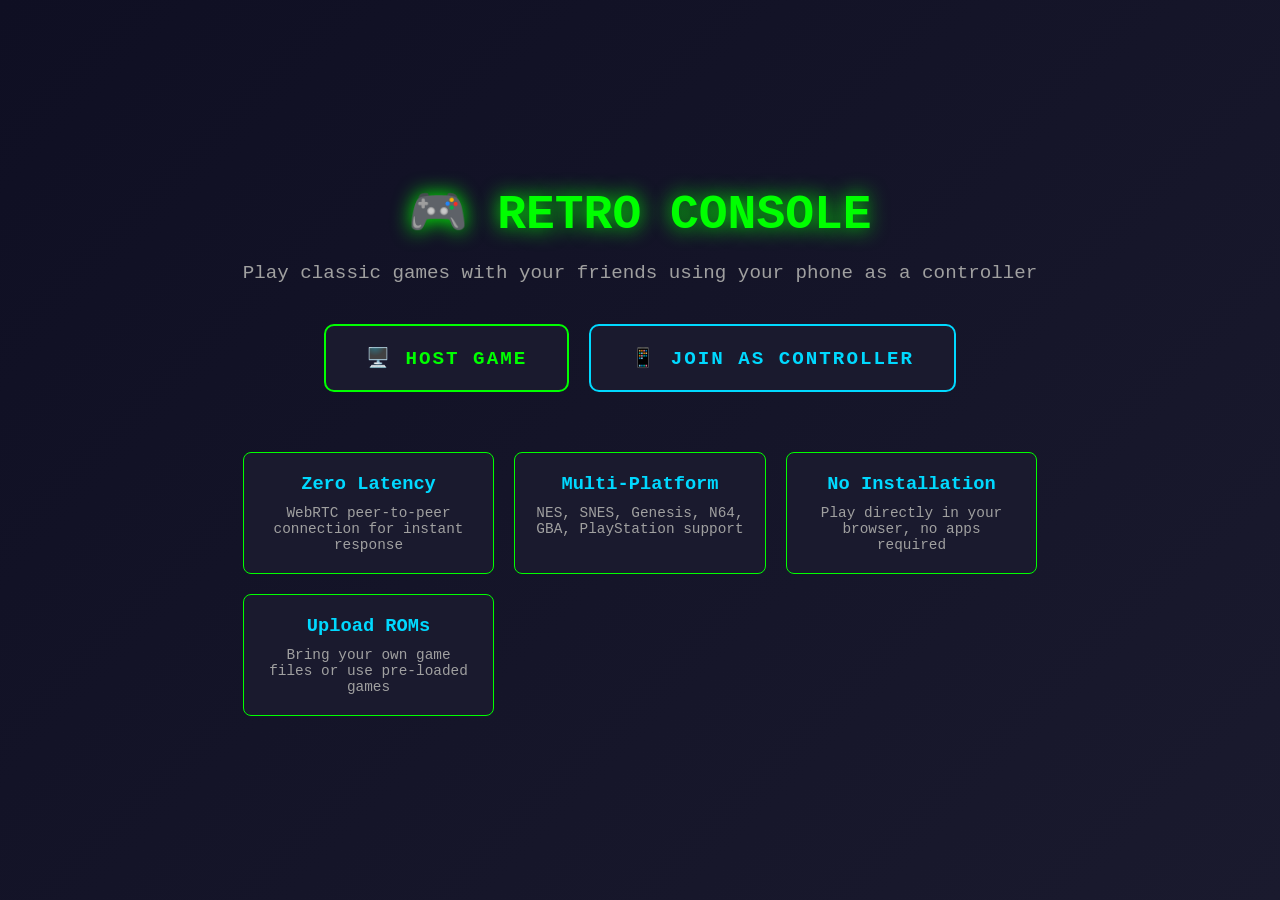
==== index.html @ 2b5141b8 "init commit" ====
<!DOCTYPE html>
<html lang="en">
<head>
  <meta charset="UTF-8">
  <meta name="viewport" content="width=device-width, initial-scale=1.0, maximum-scale=1.0, user-scalable=no">
  <meta name="apple-mobile-web-app-capable" content="yes">
  <meta name="mobile-web-app-capable" content="yes">
  <title>Retro Console - Cloud Gaming Platform</title>
  
  <style>
    * {
      margin: 0;
      padding: 0;
      box-sizing: border-box;
    }
    
    body {
      font-family: 'Courier New', monospace;
      background: linear-gradient(135deg, #0f0f23 0%, #1a1a2e 100%);
      color: #00ff00;
      min-height: 100vh;
      display: flex;
      justify-content: center;
      align-items: center;
      padding: 20px;
    }
    
    .container {
      text-align: center;
      max-width: 800px;
    }
    
    h1 {
      font-size: 3rem;
      margin-bottom: 20px;
      text-shadow: 0 0 20px #00ff00;
      animation: glow 2s ease-in-out infinite;
    }
    
    @keyframes glow {
      0%, 100% { text-shadow: 0 0 20px #00ff00; }
      50% { text-shadow: 0 0 40px #00ff00, 0 0 60px #00ff00; }
    }
    
    p {
      font-size: 1.2rem;
      margin-bottom: 40px;
      color: #a0a0a0;
    }
    
    .buttons {
      display: flex;
      gap: 20px;
      justify-content: center;
      flex-wrap: wrap;
    }
    
    .btn {
      padding: 20px 40px;
      font-size: 1.2rem;
      font-weight: bold;
      text-decoration: none;
      background: #1a1a2e;
      color: #00ff00;
      border: 2px solid #00ff00;
      border-radius: 10px;
      transition: all 0.3s;
      text-transform: uppercase;
      letter-spacing: 2px;
    }
    
    .btn:hover {
      background: #00ff00;
      color: #0f0f23;
      box-shadow: 0 0 30px #00ff00;
      transform: translateY(-2px);
    }
    
    .btn-secondary {
      border-color: #00d9ff;
      color: #00d9ff;
    }
    
    .btn-secondary:hover {
      background: #00d9ff;
      color: #0f0f23;
      box-shadow: 0 0 30px #00d9ff;
    }
    
    .features {
      margin-top: 60px;
      display: grid;
      grid-template-columns: repeat(auto-fit, minmax(200px, 1fr));
      gap: 20px;
    }
    
    .feature {
      padding: 20px;
      background: #1a1a2e;
      border: 1px solid #00ff00;
      border-radius: 8px;
    }
    
    .feature h3 {
      color: #00d9ff;
      margin-bottom: 10px;
    }
    
    .feature p {
      font-size: 0.9rem;
      margin: 0;
    }
    
    @media (max-width: 768px) {
      h1 { font-size: 2rem; }
      .btn { padding: 15px 30px; font-size: 1rem; }
    }
  </style>
</head>
<body>
  <div class="container">
    <h1>🎮 RETRO CONSOLE</h1>
    <p>Play classic games with your friends using your phone as a controller</p>
    
    <div class="buttons">
      <a href="host/" class="btn">🖥️ HOST GAME</a>
      <a href="controllers/" class="btn btn-secondary">📱 JOIN AS CONTROLLER</a>
    </div>
    
    <div class="features">
      <div class="feature">
        <h3>Zero Latency</h3>
        <p>WebRTC peer-to-peer connection for instant response</p>
      </div>
      <div class="feature">
        <h3>Multi-Platform</h3>
        <p>NES, SNES, Genesis, N64, GBA, PlayStation support</p>
      </div>
      <div class="feature">
        <h3>No Installation</h3>
        <p>Play directly in your browser, no apps required</p>
      </div>
      <div class="feature">
        <h3>Upload ROMs</h3>
        <p>Bring your own game files or use pre-loaded games</p>
      </div>
    </div>
  </div>
  
  <script>
    // Auto-redirect based on device type
    function detectDevice() {
      const isMobile = /Android|webOS|iPhone|iPad|iPod|BlackBerry|IEMobile|Opera Mini/i.test(navigator.userAgent);
      
      // Check URL parameters
      const urlParams = new URLSearchParams(window.location.search);
      const role = urlParams.get('role');
      const roomCode = urlParams.get('id');
      
      // If accessed via QR code from mobile
      if (role === 'controller' && roomCode && isMobile) {
        window.location.href = `controllers/?code=${roomCode}`;
      }
    }
    
    detectDevice();
  </script>
</body>
</html>
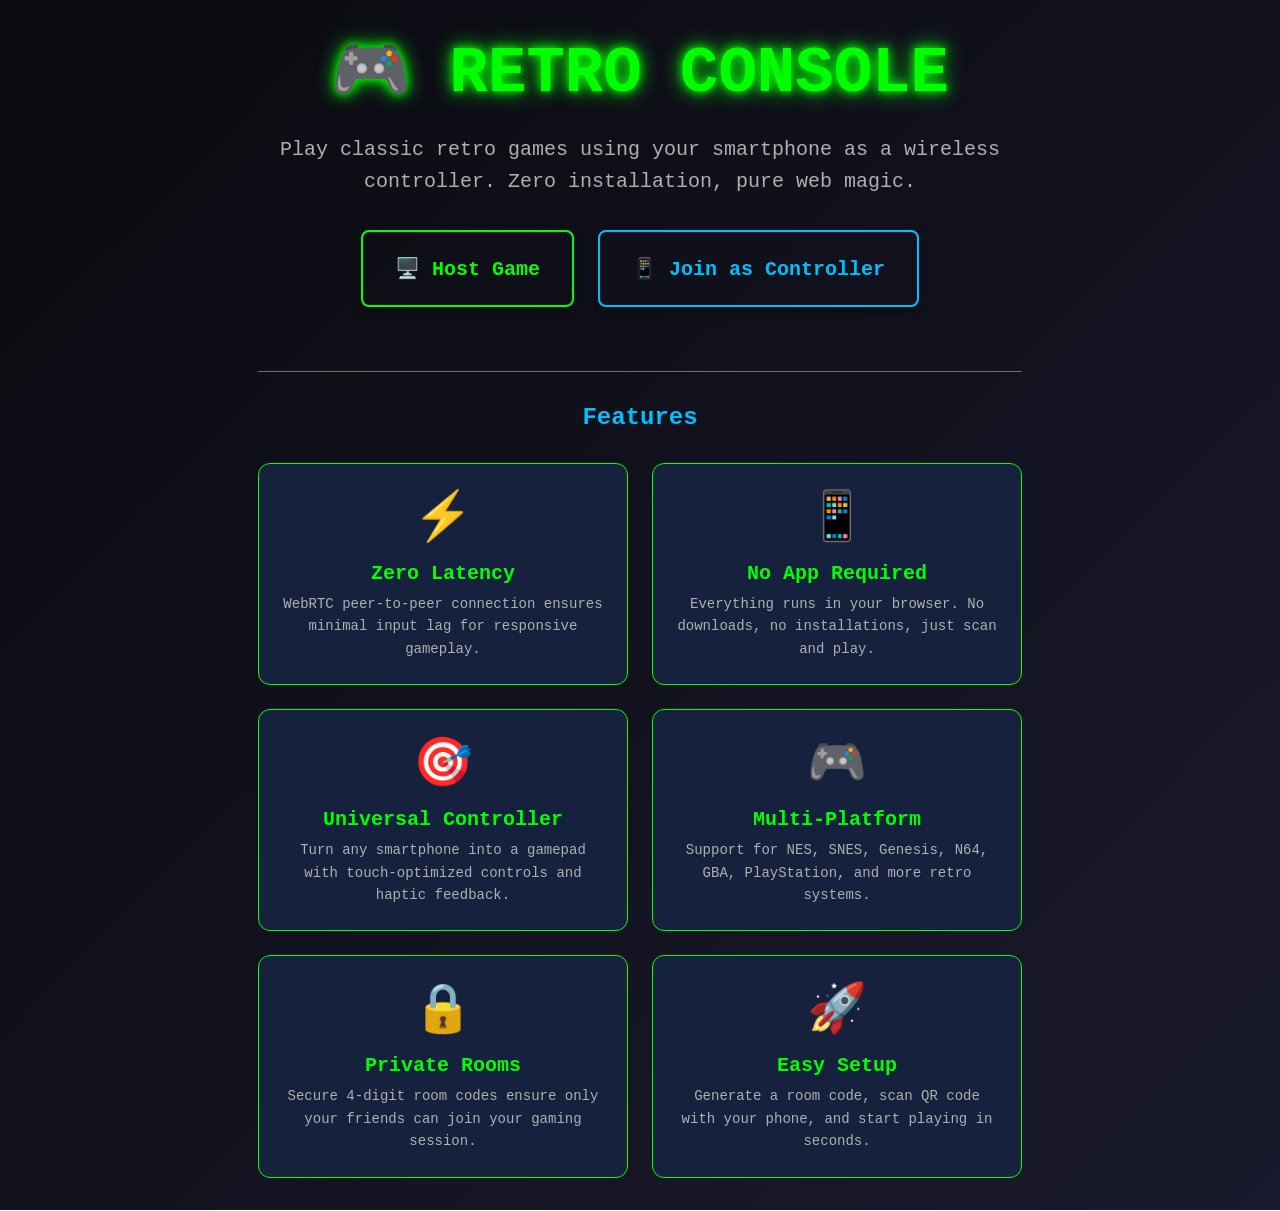
==== commit c73bf0b4: "check 001" ====
--- a/index.html
+++ b/index.html
@@ -1,169 +1,178 @@
 <!DOCTYPE html>
 <html lang="en">
+
 <head>
-  <meta charset="UTF-8">
-  <meta name="viewport" content="width=device-width, initial-scale=1.0, maximum-scale=1.0, user-scalable=no">
-  <meta name="apple-mobile-web-app-capable" content="yes">
-  <meta name="mobile-web-app-capable" content="yes">
-  <title>Retro Console - Cloud Gaming Platform</title>
-  
-  <style>
-    * {
-      margin: 0;
-      padding: 0;
-      box-sizing: border-box;
-    }
-    
-    body {
-      font-family: 'Courier New', monospace;
-      background: linear-gradient(135deg, #0f0f23 0%, #1a1a2e 100%);
-      color: #00ff00;
-      min-height: 100vh;
-      display: flex;
-      justify-content: center;
-      align-items: center;
-      padding: 20px;
-    }
-    
-    .container {
-      text-align: center;
-      max-width: 800px;
-    }
-    
-    h1 {
-      font-size: 3rem;
-      margin-bottom: 20px;
-      text-shadow: 0 0 20px #00ff00;
-      animation: glow 2s ease-in-out infinite;
-    }
-    
-    @keyframes glow {
-      0%, 100% { text-shadow: 0 0 20px #00ff00; }
-      50% { text-shadow: 0 0 40px #00ff00, 0 0 60px #00ff00; }
-    }
-    
-    p {
-      font-size: 1.2rem;
-      margin-bottom: 40px;
-      color: #a0a0a0;
-    }
-    
-    .buttons {
-      display: flex;
-      gap: 20px;
-      justify-content: center;
-      flex-wrap: wrap;
-    }
-    
-    .btn {
-      padding: 20px 40px;
-      font-size: 1.2rem;
-      font-weight: bold;
-      text-decoration: none;
-      background: #1a1a2e;
-      color: #00ff00;
-      border: 2px solid #00ff00;
-      border-radius: 10px;
-      transition: all 0.3s;
-      text-transform: uppercase;
-      letter-spacing: 2px;
-    }
-    
-    .btn:hover {
-      background: #00ff00;
-      color: #0f0f23;
-      box-shadow: 0 0 30px #00ff00;
-      transform: translateY(-2px);
-    }
-    
-    .btn-secondary {
-      border-color: #00d9ff;
-      color: #00d9ff;
-    }
-    
-    .btn-secondary:hover {
-      background: #00d9ff;
-      color: #0f0f23;
-      box-shadow: 0 0 30px #00d9ff;
-    }
-    
-    .features {
-      margin-top: 60px;
-      display: grid;
-      grid-template-columns: repeat(auto-fit, minmax(200px, 1fr));
-      gap: 20px;
-    }
-    
-    .feature {
-      padding: 20px;
-      background: #1a1a2e;
-      border: 1px solid #00ff00;
-      border-radius: 8px;
-    }
-    
-    .feature h3 {
-      color: #00d9ff;
-      margin-bottom: 10px;
-    }
-    
-    .feature p {
-      font-size: 0.9rem;
-      margin: 0;
-    }
-    
-    @media (max-width: 768px) {
-      h1 { font-size: 2rem; }
-      .btn { padding: 15px 30px; font-size: 1rem; }
-    }
-  </style>
+    <meta charset="UTF-8">
+    <meta name="viewport" content="width=device-width, initial-scale=1.0">
+    <meta name="description" content="Retro Console - Play retro games using your smartphone as a wireless controller">
+    <title>Retro Console - Web-Based Cloud Gaming</title>
+    <link rel="stylesheet" href="src/css/common.css">
+    <style>
+        /* Landing Page Specific Styles */
+        #landing-container {
+            min-height: 100vh;
+            display: flex;
+            flex-direction: column;
+            align-items: center;
+            justify-content: center;
+            text-align: center;
+            padding: var(--spacing-xl);
+        }
+
+        #hero {
+            max-width: 800px;
+            margin-bottom: var(--spacing-xl);
+        }
+
+        #hero h1 {
+            font-size: 64px;
+            margin-bottom: var(--spacing-lg);
+            animation: glow 2s ease-in-out infinite alternate;
+        }
+
+        @keyframes glow {
+            from {
+                text-shadow: 0 0 10px var(--primary-color), 0 0 20px var(--primary-color);
+            }
+
+            to {
+                text-shadow: 0 0 20px var(--primary-color), 0 0 30px var(--primary-color), 0 0 40px var(--primary-color);
+            }
+        }
+
+        #hero p {
+            font-size: var(--font-size-lg);
+            color: var(--text-secondary);
+            margin-bottom: var(--spacing-xl);
+        }
+
+        #cta-buttons {
+            display: flex;
+            gap: var(--spacing-lg);
+            justify-content: center;
+            flex-wrap: wrap;
+        }
+
+        .cta-btn {
+            min-width: 200px;
+        }
+
+        #features {
+            max-width: 1000px;
+            margin-top: var(--spacing-xl);
+            padding-top: var(--spacing-xl);
+            border-top: 1px solid var(--text-muted);
+        }
+
+        #features h2 {
+            margin-bottom: var(--spacing-xl);
+        }
+
+        .feature-grid {
+            display: grid;
+            grid-template-columns: repeat(auto-fit, minmax(250px, 1fr));
+            gap: var(--spacing-lg);
+        }
+
+        .feature-card {
+            background: var(--bg-light);
+            border: 1px solid var(--primary-color);
+            border-radius: var(--radius-lg);
+            padding: var(--spacing-lg);
+            transition: all var(--transition-normal);
+        }
+
+        .feature-card:hover {
+            transform: translateY(-4px);
+            box-shadow: var(--glow-primary);
+        }
+
+        .feature-icon {
+            font-size: 48px;
+            margin-bottom: var(--spacing-md);
+        }
+
+        .feature-card h3 {
+            color: var(--primary-color);
+            margin-bottom: var(--spacing-sm);
+        }
+
+        .feature-card p {
+            font-size: var(--font-size-sm);
+            margin: 0;
+        }
+
+        @media (max-width: 768px) {
+            #hero h1 {
+                font-size: 36px;
+            }
+
+            #hero p {
+                font-size: var(--font-size-md);
+            }
+
+            #cta-buttons {
+                flex-direction: column;
+                align-items: stretch;
+            }
+        }
+    </style>
 </head>
+
 <body>
-  <div class="container">
-    <h1>🎮 RETRO CONSOLE</h1>
-    <p>Play classic games with your friends using your phone as a controller</p>
-    
-    <div class="buttons">
-      <a href="host/" class="btn">🖥️ HOST GAME</a>
-      <a href="controllers/" class="btn btn-secondary">📱 JOIN AS CONTROLLER</a>
+    <div id="landing-container">
+        <div id="hero">
+            <h1>🎮 RETRO CONSOLE</h1>
+            <p>Play classic retro games using your smartphone as a wireless controller. Zero installation, pure web
+                magic.</p>
+
+            <div id="cta-buttons">
+                <a href="host/" class="btn btn-large cta-btn">🖥️ Host Game</a>
+                <a href="controllers/" class="btn btn-secondary btn-large cta-btn">📱 Join as Controller</a>
+            </div>
+        </div>
+
+        <div id="features">
+            <h2>Features</h2>
+            <div class="feature-grid">
+                <div class="feature-card">
+                    <div class="feature-icon">⚡</div>
+                    <h3>Zero Latency</h3>
+                    <p>WebRTC peer-to-peer connection ensures minimal input lag for responsive gameplay.</p>
+                </div>
+
+                <div class="feature-card">
+                    <div class="feature-icon">📱</div>
+                    <h3>No App Required</h3>
+                    <p>Everything runs in your browser. No downloads, no installations, just scan and play.</p>
+                </div>
+
+                <div class="feature-card">
+                    <div class="feature-icon">🎯</div>
+                    <h3>Universal Controller</h3>
+                    <p>Turn any smartphone into a gamepad with touch-optimized controls and haptic feedback.</p>
+                </div>
+
+                <div class="feature-card">
+                    <div class="feature-icon">🎮</div>
+                    <h3>Multi-Platform</h3>
+                    <p>Support for NES, SNES, Genesis, N64, GBA, PlayStation, and more retro systems.</p>
+                </div>
+
+                <div class="feature-card">
+                    <div class="feature-icon">🔒</div>
+                    <h3>Private Rooms</h3>
+                    <p>Secure 4-digit room codes ensure only your friends can join your gaming session.</p>
+                </div>
+
+                <div class="feature-card">
+                    <div class="feature-icon">🚀</div>
+                    <h3>Easy Setup</h3>
+                    <p>Generate a room code, scan QR code with your phone, and start playing in seconds.</p>
+                </div>
+            </div>
+        </div>
     </div>
-    
-    <div class="features">
-      <div class="feature">
-        <h3>Zero Latency</h3>
-        <p>WebRTC peer-to-peer connection for instant response</p>
-      </div>
-      <div class="feature">
-        <h3>Multi-Platform</h3>
-        <p>NES, SNES, Genesis, N64, GBA, PlayStation support</p>
-      </div>
-      <div class="feature">
-        <h3>No Installation</h3>
-        <p>Play directly in your browser, no apps required</p>
-      </div>
-      <div class="feature">
-        <h3>Upload ROMs</h3>
-        <p>Bring your own game files or use pre-loaded games</p>
-      </div>
-    </div>
-  </div>
-  
-  <script>
-    // Auto-redirect based on device type
-    function detectDevice() {
-      const isMobile = /Android|webOS|iPhone|iPad|iPod|BlackBerry|IEMobile|Opera Mini/i.test(navigator.userAgent);
-      
-      // Check URL parameters
-      const urlParams = new URLSearchParams(window.location.search);
-      const role = urlParams.get('role');
-      const roomCode = urlParams.get('id');
-      
-      // If accessed via QR code from mobile
-      if (role === 'controller' && roomCode && isMobile) {
-        window.location.href = `controllers/?code=${roomCode}`;
-      }
-    }
-    
-    detectDevice();
-  </script>
 </body>
+
 </html>
--- a/src/css/common.css
+++ b/src/css/common.css
@@ -0,0 +1,325 @@
+/**
+ * Common Styles - Shared Design System
+ * Retro gaming aesthetic with neon accents and dark theme
+ */
+
+/* CSS Custom Properties */
+:root {
+  /* Colors */
+  --primary-color: #00ff00;
+  --secondary-color: #00bfff;
+  --accent-color: #ff00ff;
+  --error-color: #ff4444;
+  --warning-color: #ffaa00;
+  
+  --bg-dark: #0a0a0f;
+  --bg-medium: #1a1a2e;
+  --bg-light: #16213e;
+  
+  --text-primary: #ffffff;
+  --text-secondary: #b0b0b0;
+  --text-muted: #707070;
+  
+  /* Spacing */
+  --spacing-xs: 4px;
+  --spacing-sm: 8px;
+  --spacing-md: 16px;
+  --spacing-lg: 24px;
+  --spacing-xl: 32px;
+  
+  /* Typography */
+  --font-family: 'Courier New', 'Consolas', monospace;
+  --font-size-xs: 12px;
+  --font-size-sm: 14px;
+  --font-size-md: 16px;
+  --font-size-lg: 20px;
+  --font-size-xl: 24px;
+  --font-size-xxl: 32px;
+  
+  /* Border Radius */
+  --radius-sm: 4px;
+  --radius-md: 8px;
+  --radius-lg: 12px;
+  --radius-full: 50%;
+  
+  /* Shadows */
+  --shadow-sm: 0 2px 4px rgba(0, 0, 0, 0.3);
+  --shadow-md: 0 4px 8px rgba(0, 0, 0, 0.4);
+  --shadow-lg: 0 8px 16px rgba(0, 0, 0, 0.5);
+  --glow-primary: 0 0 10px var(--primary-color), 0 0 20px var(--primary-color);
+  --glow-secondary: 0 0 10px var(--secondary-color), 0 0 20px var(--secondary-color);
+  
+  /* Transitions */
+  --transition-fast: 0.15s ease;
+  --transition-normal: 0.3s ease;
+  --transition-slow: 0.5s ease;
+}
+
+/* Reset */
+* {
+  margin: 0;
+  padding: 0;
+  box-sizing: border-box;
+}
+
+/* Body */
+body {
+  font-family: var(--font-family);
+  background: linear-gradient(135deg, var(--bg-dark) 0%, var(--bg-medium) 100%);
+  color: var(--text-primary);
+  min-height: 100vh;
+  overflow-x: hidden;
+}
+
+/* Typography */
+h1 {
+  font-size: var(--font-size-xxl);
+  color: var(--primary-color);
+  text-shadow: var(--glow-primary);
+  margin-bottom: var(--spacing-lg);
+}
+
+h2 {
+  font-size: var(--font-size-xl);
+  color: var(--secondary-color);
+  margin-bottom: var(--spacing-md);
+}
+
+h3 {
+  font-size: var(--font-size-lg);
+  color: var(--text-primary);
+  margin-bottom: var(--spacing-sm);
+}
+
+p {
+  font-size: var(--font-size-md);
+  color: var(--text-secondary);
+  line-height: 1.6;
+  margin-bottom: var(--spacing-md);
+}
+
+/* Buttons */
+.btn {
+  display: inline-block;
+  padding: var(--spacing-md) var(--spacing-xl);
+  font-family: var(--font-family);
+  font-size: var(--font-size-md);
+  font-weight: bold;
+  text-decoration: none;
+  text-align: center;
+  border: 2px solid var(--primary-color);
+  border-radius: var(--radius-md);
+  background: transparent;
+  color: var(--primary-color);
+  cursor: pointer;
+  transition: all var(--transition-normal);
+  box-shadow: var(--shadow-md);
+}
+
+.btn:hover {
+  background: var(--primary-color);
+  color: var(--bg-dark);
+  box-shadow: var(--glow-primary);
+  transform: translateY(-2px);
+}
+
+.btn:active {
+  transform: translateY(0);
+}
+
+.btn-secondary {
+  border-color: var(--secondary-color);
+  color: var(--secondary-color);
+}
+
+.btn-secondary:hover {
+  background: var(--secondary-color);
+  box-shadow: var(--glow-secondary);
+}
+
+.btn-small {
+  padding: var(--spacing-sm) var(--spacing-md);
+  font-size: var(--font-size-sm);
+}
+
+.btn-large {
+  padding: var(--spacing-lg) var(--spacing-xl);
+  font-size: var(--font-size-lg);
+}
+
+/* Cards */
+.card {
+  background: var(--bg-light);
+  border: 1px solid var(--primary-color);
+  border-radius: var(--radius-lg);
+  padding: var(--spacing-lg);
+  box-shadow: var(--shadow-lg);
+  backdrop-filter: blur(10px);
+}
+
+/* Status Indicators */
+.status-dot {
+  display: inline-block;
+  width: 12px;
+  height: 12px;
+  border-radius: var(--radius-full);
+  margin-right: var(--spacing-sm);
+  animation: pulse 2s infinite;
+}
+
+.status-dot.connected {
+  background: var(--primary-color);
+  box-shadow: 0 0 10px var(--primary-color);
+}
+
+.status-dot.inactive {
+  background: var(--warning-color);
+  box-shadow: 0 0 10px var(--warning-color);
+}
+
+.status-dot.disconnected {
+  background: var(--error-color);
+  box-shadow: 0 0 10px var(--error-color);
+  animation: none;
+}
+
+@keyframes pulse {
+  0%, 100% {
+    opacity: 1;
+  }
+  50% {
+    opacity: 0.5;
+  }
+}
+
+/* Container */
+.container {
+  max-width: 1200px;
+  margin: 0 auto;
+  padding: var(--spacing-lg);
+}
+
+/* Grid */
+.grid {
+  display: grid;
+  gap: var(--spacing-lg);
+}
+
+.grid-2 {
+  grid-template-columns: repeat(auto-fit, minmax(300px, 1fr));
+}
+
+.grid-3 {
+  grid-template-columns: repeat(auto-fit, minmax(250px, 1fr));
+}
+
+/* Flex */
+.flex {
+  display: flex;
+}
+
+.flex-center {
+  display: flex;
+  justify-content: center;
+  align-items: center;
+}
+
+.flex-between {
+  display: flex;
+  justify-content: space-between;
+  align-items: center;
+}
+
+.flex-column {
+  display: flex;
+  flex-direction: column;
+}
+
+/* Text Utilities */
+.text-center {
+  text-align: center;
+}
+
+.text-glow {
+  text-shadow: var(--glow-primary);
+}
+
+.text-muted {
+  color: var(--text-muted);
+}
+
+/* Spacing Utilities */
+.mt-sm { margin-top: var(--spacing-sm); }
+.mt-md { margin-top: var(--spacing-md); }
+.mt-lg { margin-top: var(--spacing-lg); }
+.mb-sm { margin-bottom: var(--spacing-sm); }
+.mb-md { margin-bottom: var(--spacing-md); }
+.mb-lg { margin-bottom: var(--spacing-lg); }
+
+/* Input */
+input[type="text"],
+input[type="number"] {
+  width: 100%;
+  padding: var(--spacing-md);
+  font-family: var(--font-family);
+  font-size: var(--font-size-lg);
+  background: var(--bg-medium);
+  border: 2px solid var(--primary-color);
+  border-radius: var(--radius-md);
+  color: var(--text-primary);
+  text-align: center;
+  transition: all var(--transition-normal);
+}
+
+input[type="text"]:focus,
+input[type="number"]:focus {
+  outline: none;
+  box-shadow: var(--glow-primary);
+  border-color: var(--secondary-color);
+}
+
+/* Loading Spinner */
+.spinner {
+  border: 4px solid var(--bg-light);
+  border-top: 4px solid var(--primary-color);
+  border-radius: var(--radius-full);
+  width: 40px;
+  height: 40px;
+  animation: spin 1s linear infinite;
+}
+
+@keyframes spin {
+  0% { transform: rotate(0deg); }
+  100% { transform: rotate(360deg); }
+}
+
+/* Responsive */
+@media (max-width: 768px) {
+  :root {
+    --font-size-xxl: 24px;
+    --font-size-xl: 20px;
+    --font-size-lg: 18px;
+  }
+  
+  .container {
+    padding: var(--spacing-md);
+  }
+}
+
+/* Scrollbar */
+::-webkit-scrollbar {
+  width: 10px;
+}
+
+::-webkit-scrollbar-track {
+  background: var(--bg-dark);
+}
+
+::-webkit-scrollbar-thumb {
+  background: var(--primary-color);
+  border-radius: var(--radius-sm);
+}
+
+::-webkit-scrollbar-thumb:hover {
+  background: var(--secondary-color);
+}
